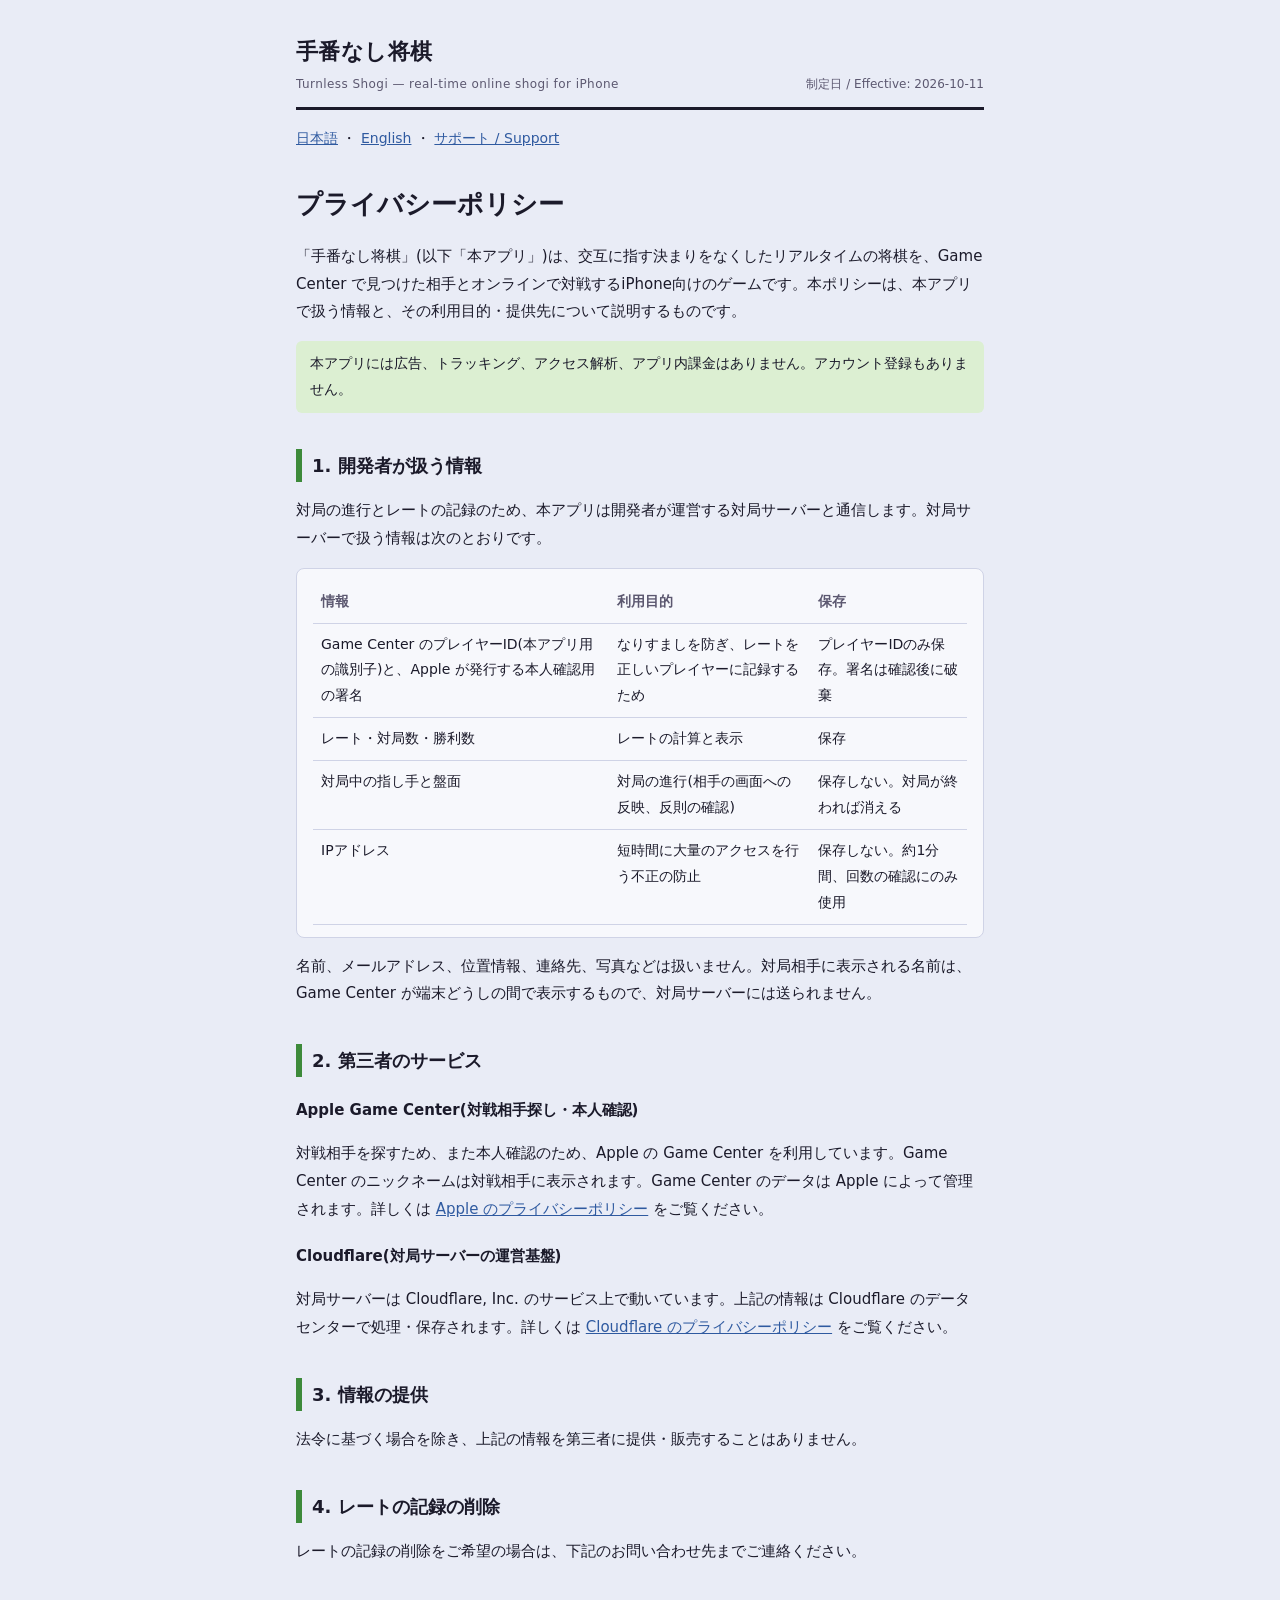
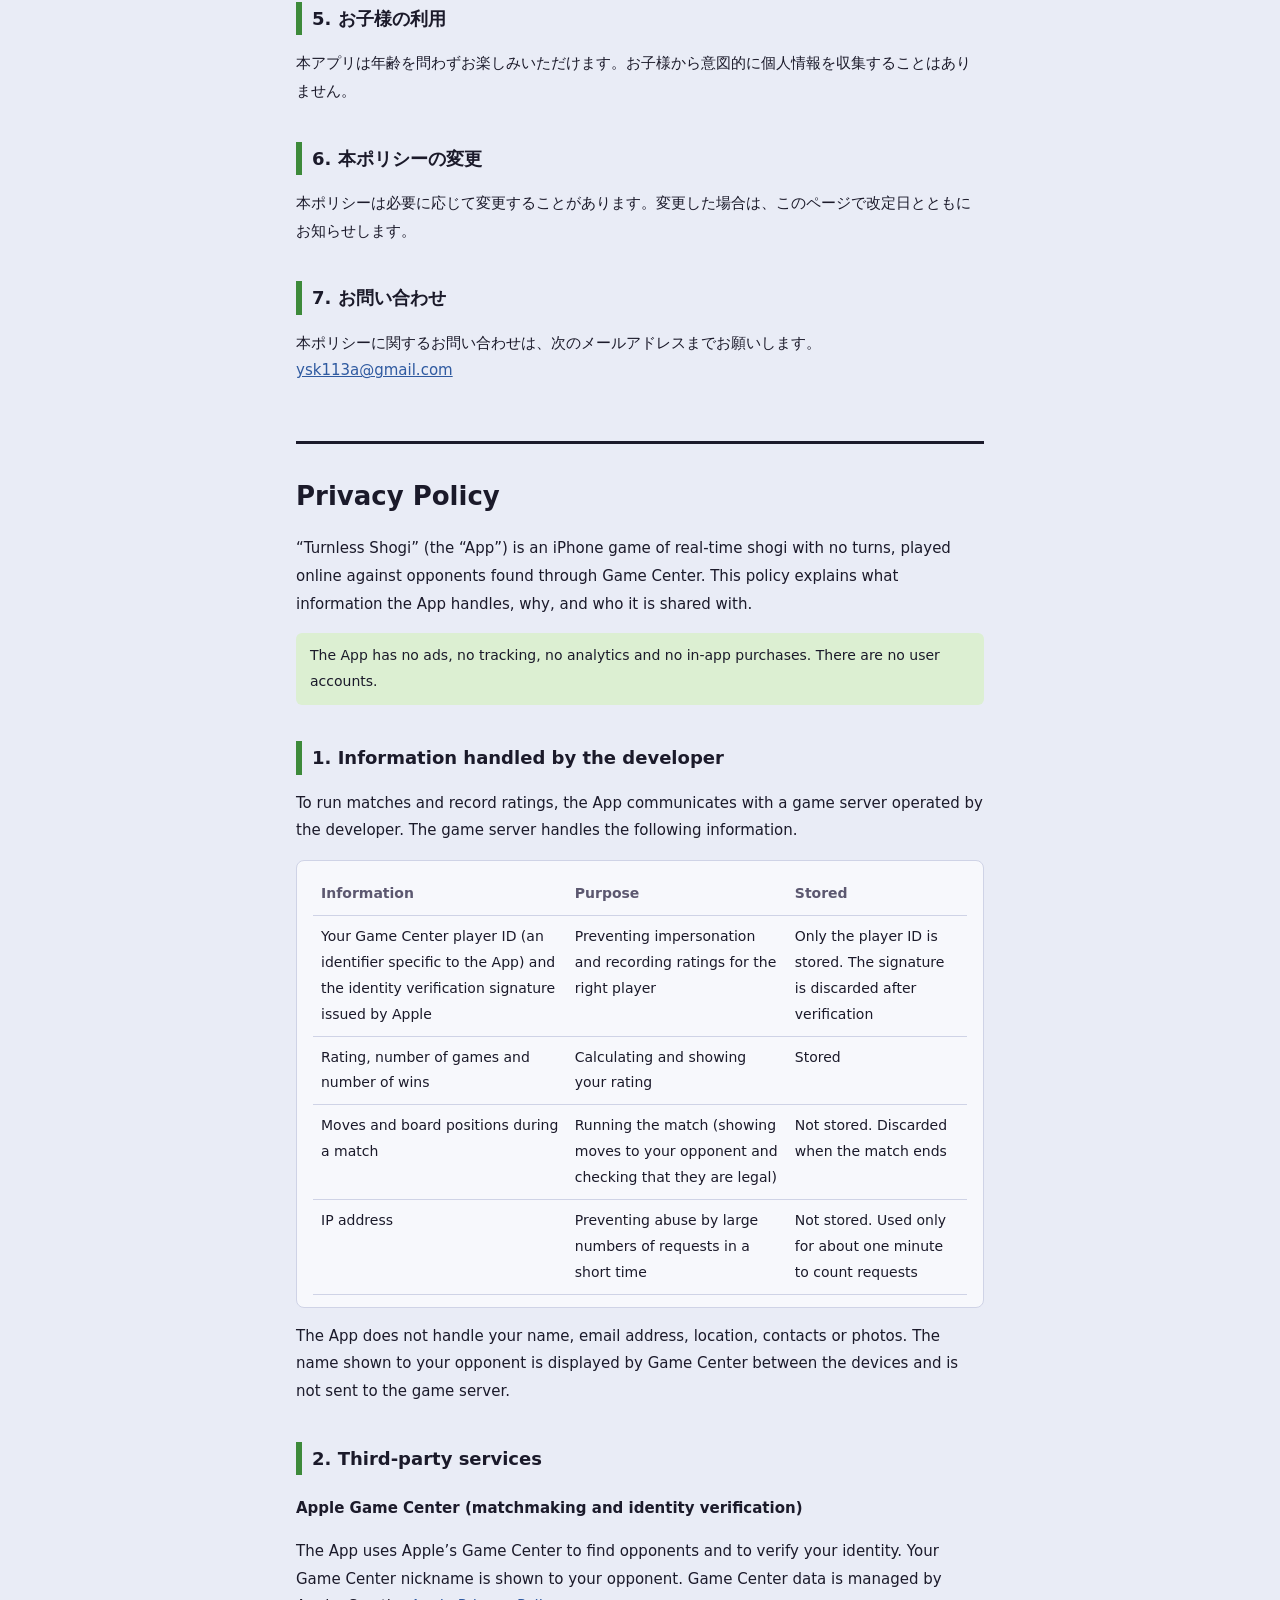
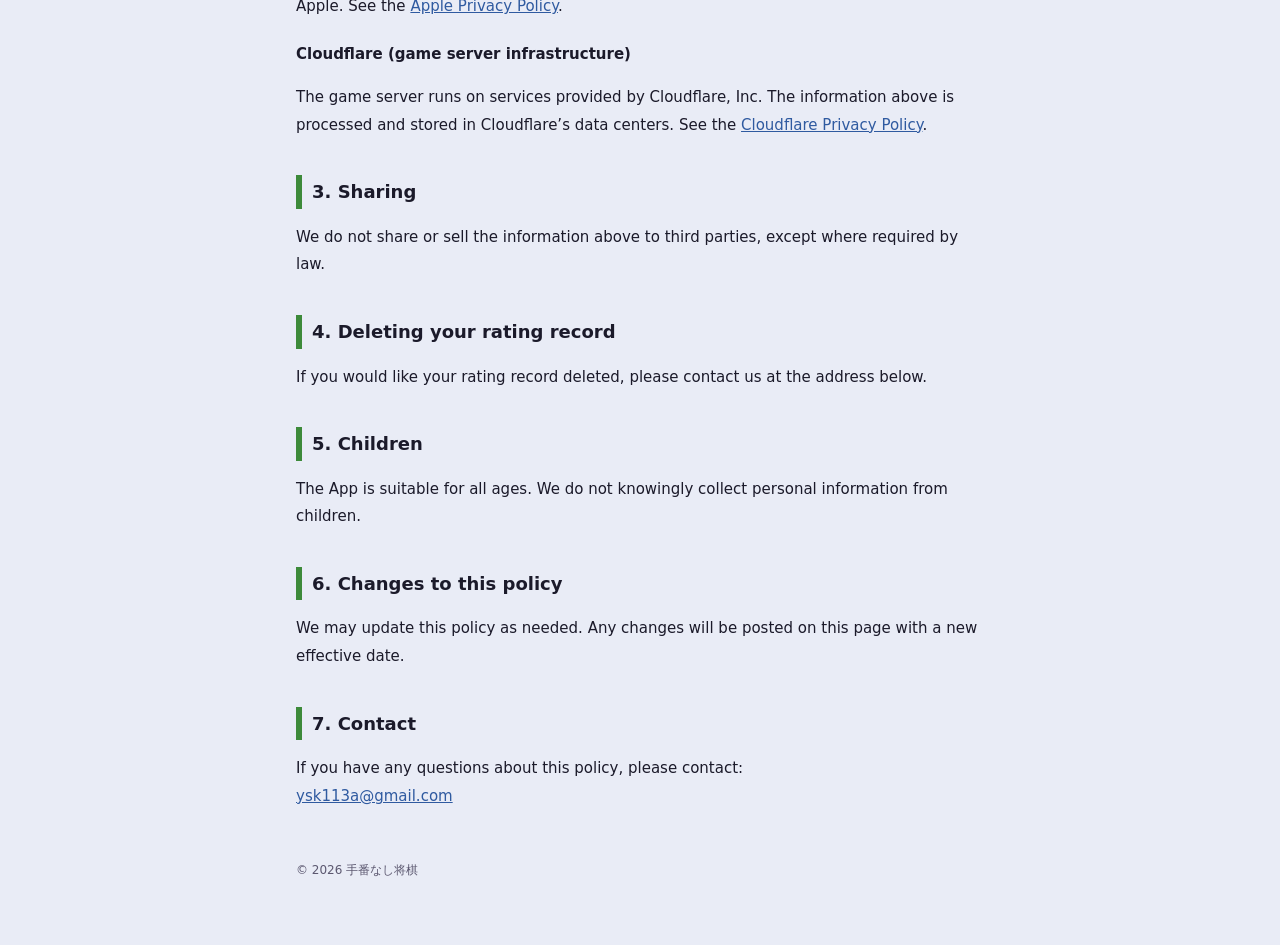
==== index.html @ 7171b7e3 "Add privacy policy and support pages for 手番なし将棋 Co-Authored-By: Claude Opus 5.5 <noreply@anthropic.c" ====
<!doctype html>
<html lang="ja">
<head>
<meta charset="utf-8">
<meta name="viewport" content="width=device-width, initial-scale=1">
<title>手番なし将棋 プライバシーポリシー / Privacy Policy</title>
<link rel="stylesheet" href="style.css">
</head>
<body>
<div class="page">

<header class="masthead">
  <div class="brand">手番なし将棋<small>Turnless Shogi — real-time online shogi for iPhone</small></div>
  <div class="meta">制定日 / Effective: 2026-10-11</div>
</header>
<p class="lang"><a href="#ja">日本語</a> ・ <a href="#en">English</a> ・ <a href="support.html">サポート / Support</a></p>

<section id="ja" lang="ja">
<h1>プライバシーポリシー</h1>
<p>「手番なし将棋」(以下「本アプリ」)は、交互に指す決まりをなくしたリアルタイムの将棋を、Game Center で見つけた相手とオンラインで対戦するiPhone向けのゲームです。本ポリシーは、本アプリで扱う情報と、その利用目的・提供先について説明するものです。</p>
<p class="callout">本アプリには広告、トラッキング、アクセス解析、アプリ内課金はありません。アカウント登録もありません。</p>

<h2>1. 開発者が扱う情報</h2>
<p>対局の進行とレートの記録のため、本アプリは開発者が運営する対局サーバーと通信します。対局サーバーで扱う情報は次のとおりです。</p>
<div class="card">
<table>
  <tr><th>情報</th><th>利用目的</th><th>保存</th></tr>
  <tr><td>Game Center のプレイヤーID(本アプリ用の識別子)と、Apple が発行する本人確認用の署名</td><td>なりすましを防ぎ、レートを正しいプレイヤーに記録するため</td><td>プレイヤーIDのみ保存。署名は確認後に破棄</td></tr>
  <tr><td>レート・対局数・勝利数</td><td>レートの計算と表示</td><td>保存</td></tr>
  <tr><td>対局中の指し手と盤面</td><td>対局の進行(相手の画面への反映、反則の確認)</td><td>保存しない。対局が終われば消える</td></tr>
  <tr><td>IPアドレス</td><td>短時間に大量のアクセスを行う不正の防止</td><td>保存しない。約1分間、回数の確認にのみ使用</td></tr>
</table>
</div>
<p>名前、メールアドレス、位置情報、連絡先、写真などは扱いません。対局相手に表示される名前は、Game Center が端末どうしの間で表示するもので、対局サーバーには送られません。</p>

<h2>2. 第三者のサービス</h2>
<h3>Apple Game Center(対戦相手探し・本人確認)</h3>
<p>対戦相手を探すため、また本人確認のため、Apple の Game Center を利用しています。Game Center のニックネームは対戦相手に表示されます。Game Center のデータは Apple によって管理されます。詳しくは <a href="https://www.apple.com/jp/legal/privacy/">Apple のプライバシーポリシー</a> をご覧ください。</p>
<h3>Cloudflare(対局サーバーの運営基盤)</h3>
<p>対局サーバーは Cloudflare, Inc. のサービス上で動いています。上記の情報は Cloudflare のデータセンターで処理・保存されます。詳しくは <a href="https://www.cloudflare.com/ja-jp/privacypolicy/">Cloudflare のプライバシーポリシー</a> をご覧ください。</p>

<h2>3. 情報の提供</h2>
<p>法令に基づく場合を除き、上記の情報を第三者に提供・販売することはありません。</p>

<h2>4. レートの記録の削除</h2>
<p>レートの記録の削除をご希望の場合は、下記のお問い合わせ先までご連絡ください。</p>

<h2>5. お子様の利用</h2>
<p>本アプリは年齢を問わずお楽しみいただけます。お子様から意図的に個人情報を収集することはありません。</p>

<h2>6. 本ポリシーの変更</h2>
<p>本ポリシーは必要に応じて変更することがあります。変更した場合は、このページで改定日とともにお知らせします。</p>

<h2>7. お問い合わせ</h2>
<p>本ポリシーに関するお問い合わせは、次のメールアドレスまでお願いします。<br><a href="mailto:ysk113a@gmail.com">ysk113a@gmail.com</a></p>
</section>

<hr class="sep">

<section id="en" lang="en">
<h1>Privacy Policy</h1>
<p>“Turnless Shogi” (the “App”) is an iPhone game of real-time shogi with no turns, played online against opponents found through Game Center. This policy explains what information the App handles, why, and who it is shared with.</p>
<p class="callout">The App has no ads, no tracking, no analytics and no in-app purchases. There are no user accounts.</p>

<h2>1. Information handled by the developer</h2>
<p>To run matches and record ratings, the App communicates with a game server operated by the developer. The game server handles the following information.</p>
<div class="card">
<table>
  <tr><th>Information</th><th>Purpose</th><th>Stored</th></tr>
  <tr><td>Your Game Center player ID (an identifier specific to the App) and the identity verification signature issued by Apple</td><td>Preventing impersonation and recording ratings for the right player</td><td>Only the player ID is stored. The signature is discarded after verification</td></tr>
  <tr><td>Rating, number of games and number of wins</td><td>Calculating and showing your rating</td><td>Stored</td></tr>
  <tr><td>Moves and board positions during a match</td><td>Running the match (showing moves to your opponent and checking that they are legal)</td><td>Not stored. Discarded when the match ends</td></tr>
  <tr><td>IP address</td><td>Preventing abuse by large numbers of requests in a short time</td><td>Not stored. Used only for about one minute to count requests</td></tr>
</table>
</div>
<p>The App does not handle your name, email address, location, contacts or photos. The name shown to your opponent is displayed by Game Center between the devices and is not sent to the game server.</p>

<h2>2. Third-party services</h2>
<h3>Apple Game Center (matchmaking and identity verification)</h3>
<p>The App uses Apple’s Game Center to find opponents and to verify your identity. Your Game Center nickname is shown to your opponent. Game Center data is managed by Apple. See the <a href="https://www.apple.com/legal/privacy/">Apple Privacy Policy</a>.</p>
<h3>Cloudflare (game server infrastructure)</h3>
<p>The game server runs on services provided by Cloudflare, Inc. The information above is processed and stored in Cloudflare’s data centers. See the <a href="https://www.cloudflare.com/privacypolicy/">Cloudflare Privacy Policy</a>.</p>

<h2>3. Sharing</h2>
<p>We do not share or sell the information above to third parties, except where required by law.</p>

<h2>4. Deleting your rating record</h2>
<p>If you would like your rating record deleted, please contact us at the address below.</p>

<h2>5. Children</h2>
<p>The App is suitable for all ages. We do not knowingly collect personal information from children.</p>

<h2>6. Changes to this policy</h2>
<p>We may update this policy as needed. Any changes will be posted on this page with a new effective date.</p>

<h2>7. Contact</h2>
<p>If you have any questions about this policy, please contact:<br><a href="mailto:ysk113a@gmail.com">ysk113a@gmail.com</a></p>
</section>

<footer>© 2026 手番なし将棋</footer>
</div>
</body>
</html>
---- style.css ----
:root { color-scheme: light dark; }
:root {
  --paper: #e9ecf6; --raised: #f7f8fc; --ink: #1b1a2a; --ink-soft: #5c5870;
  --line: #cfd3e6; --pond: #4a6aa4; --leaf: #3d8a3a; --leaf-soft: #dcefd2; --link: #2f5aa0;
}
@media (prefers-color-scheme: dark) {
  :root:not([data-theme="light"]) {
    --paper: #15141f; --raised: #1f1e2c; --ink: #e8e6f2; --ink-soft: #9a97ad;
    --line: #34324a; --pond: #7f9fd6; --leaf: #86c45a; --leaf-soft: #22301c; --link: #8fb0ea;
  }
}
:root[data-theme="dark"] {
  --paper: #15141f; --raised: #1f1e2c; --ink: #e8e6f2; --ink-soft: #9a97ad;
  --line: #34324a; --pond: #7f9fd6; --leaf: #86c45a; --leaf-soft: #22301c; --link: #8fb0ea;
}
* { box-sizing: border-box; }
body {
  margin: 0; background: var(--paper); color: var(--ink);
  font-family: "Hiragino Sans", "Noto Sans JP", system-ui, sans-serif; line-height: 1.85;
  -webkit-font-smoothing: antialiased;
}
.page { max-width: 720px; margin: 0 auto; padding: 32px 16px 64px; }
.masthead { display: flex; justify-content: space-between; align-items: flex-end; gap: 16px;
  border-bottom: 3px solid var(--ink); padding-bottom: 12px; flex-wrap: wrap; }
.brand { font-weight: 800; font-size: 22px; letter-spacing: .02em; }
.brand small { display: block; font-size: 12px; font-weight: 500; color: var(--ink-soft); }
.meta { font-size: 12px; color: var(--ink-soft); text-align: right; }
.lang { margin: 16px 0 0; font-size: 14px; }
.lang a { color: var(--link); }
h1 { font-size: 26px; margin: 28px 0 8px; }
h2 { font-size: 18px; margin: 36px 0 8px; padding-left: 10px; border-left: 6px solid var(--leaf); }
h3 { font-size: 15px; margin: 20px 0 4px; }
p, li { font-size: 15px; }
a { color: var(--link); }
.card { background: var(--raised); border: 1px solid var(--line); border-radius: 8px; padding: 4px 16px; }
table { width: 100%; border-collapse: collapse; font-size: 14px; margin: 8px 0; }
th, td { text-align: left; padding: 8px; border-bottom: 1px solid var(--line); vertical-align: top; }
th { color: var(--ink-soft); font-weight: 600; }
.callout { background: var(--leaf-soft); border-radius: 6px; padding: 10px 14px; font-size: 14px; }
.sep { margin: 56px 0 0; border: 0; border-top: 3px solid var(--ink); }
footer { margin-top: 48px; font-size: 12px; color: var(--ink-soft); }
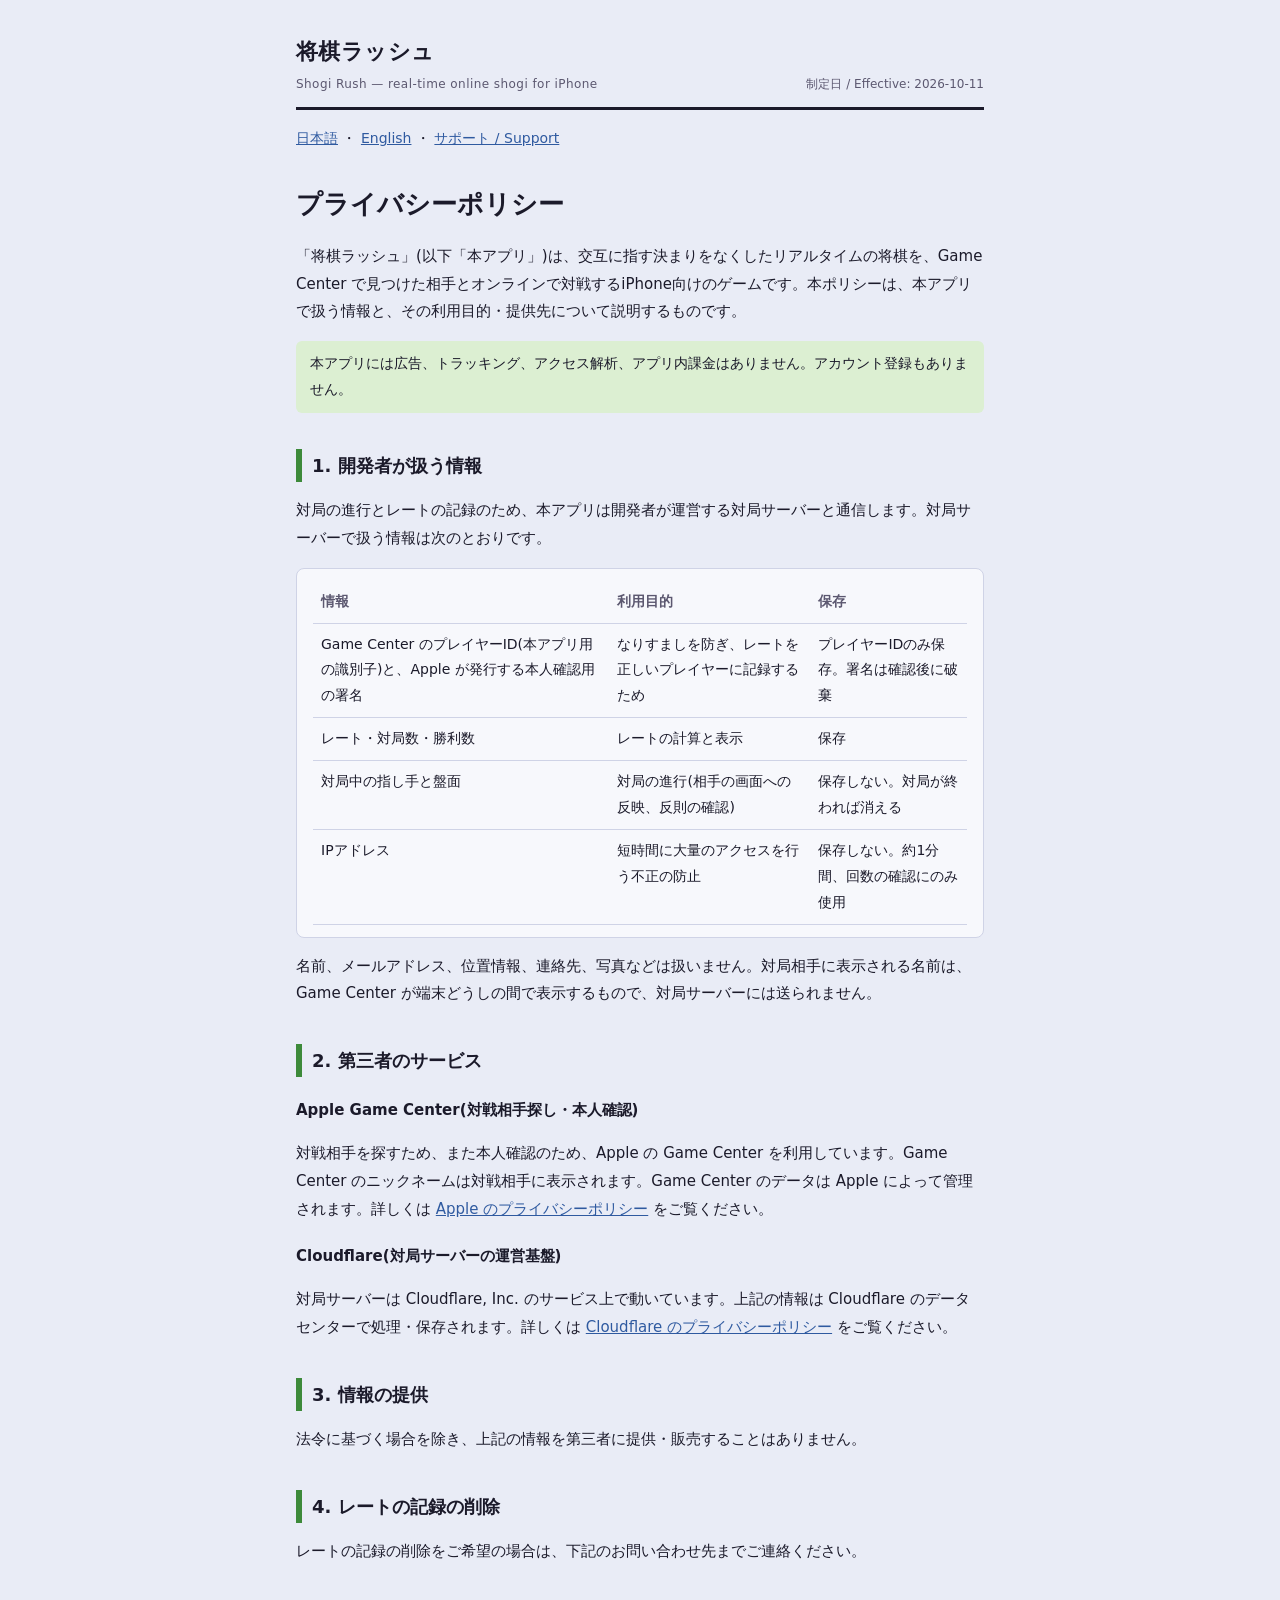
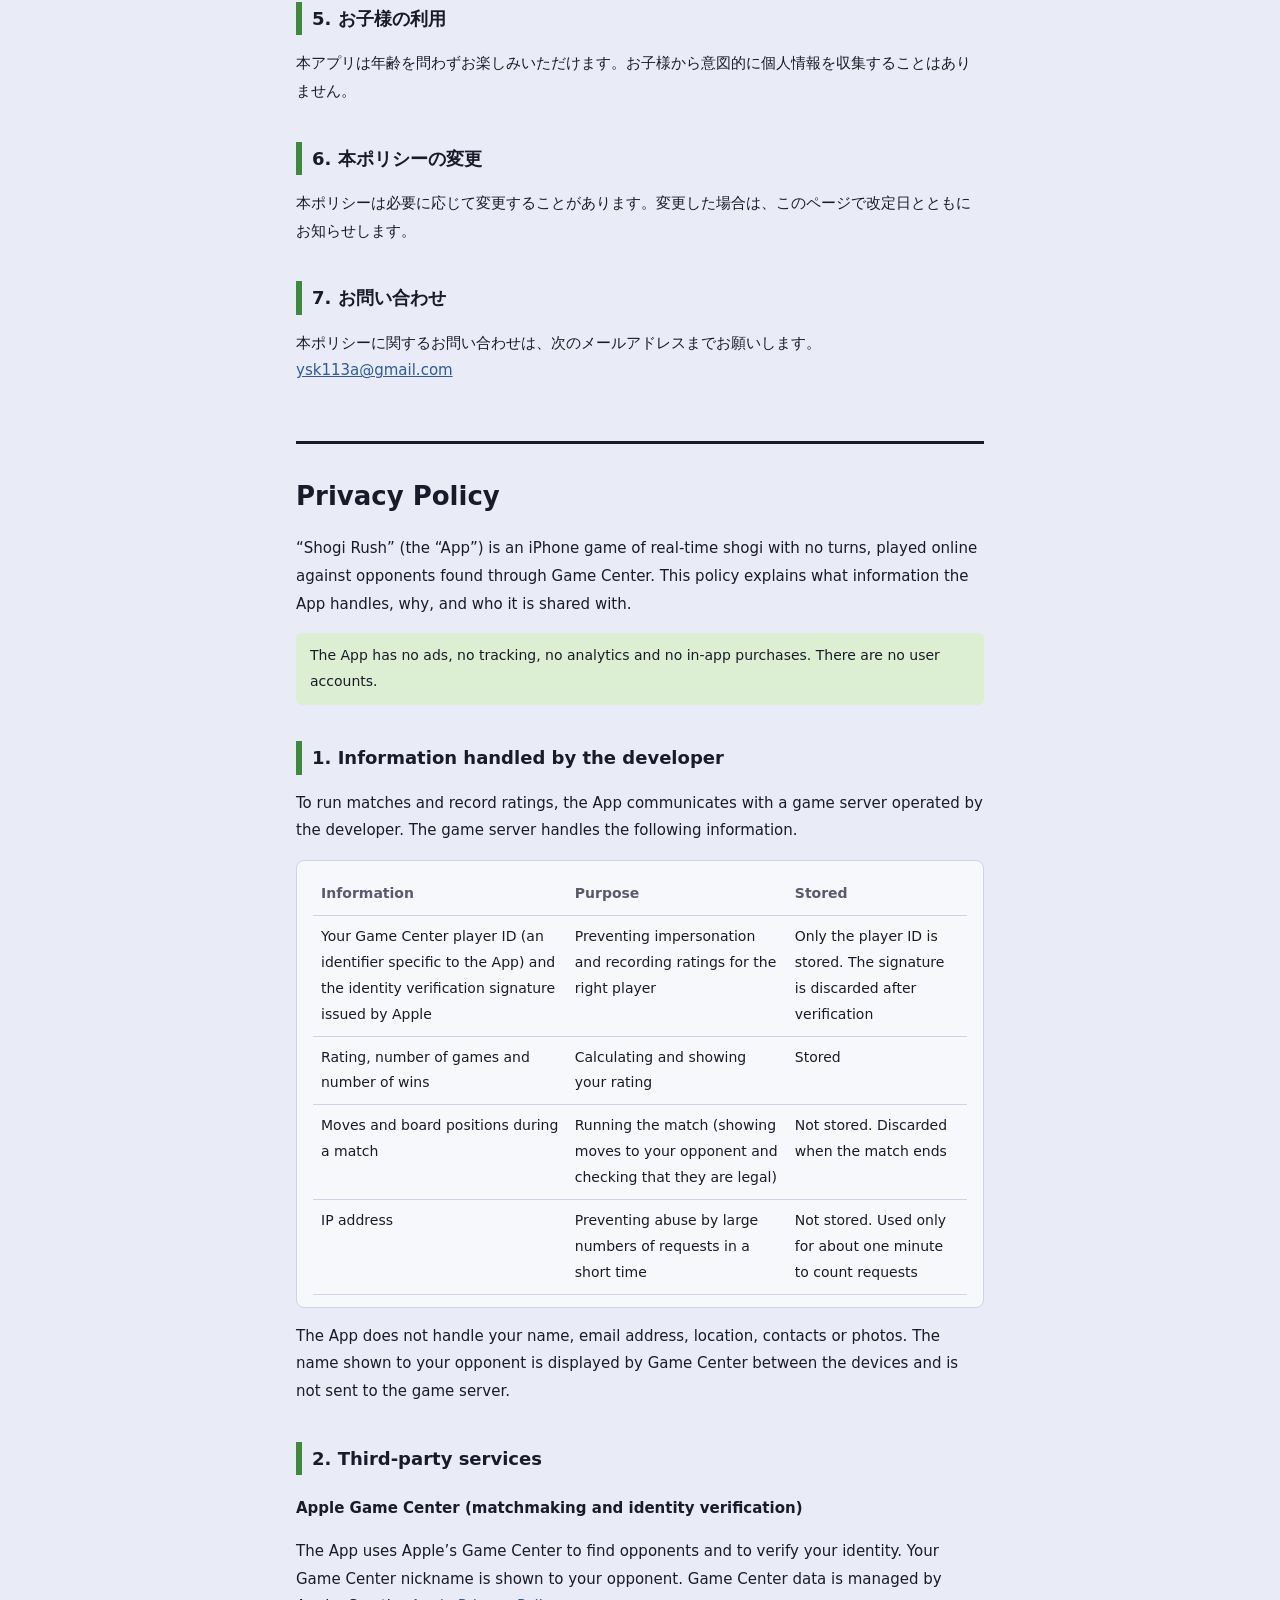
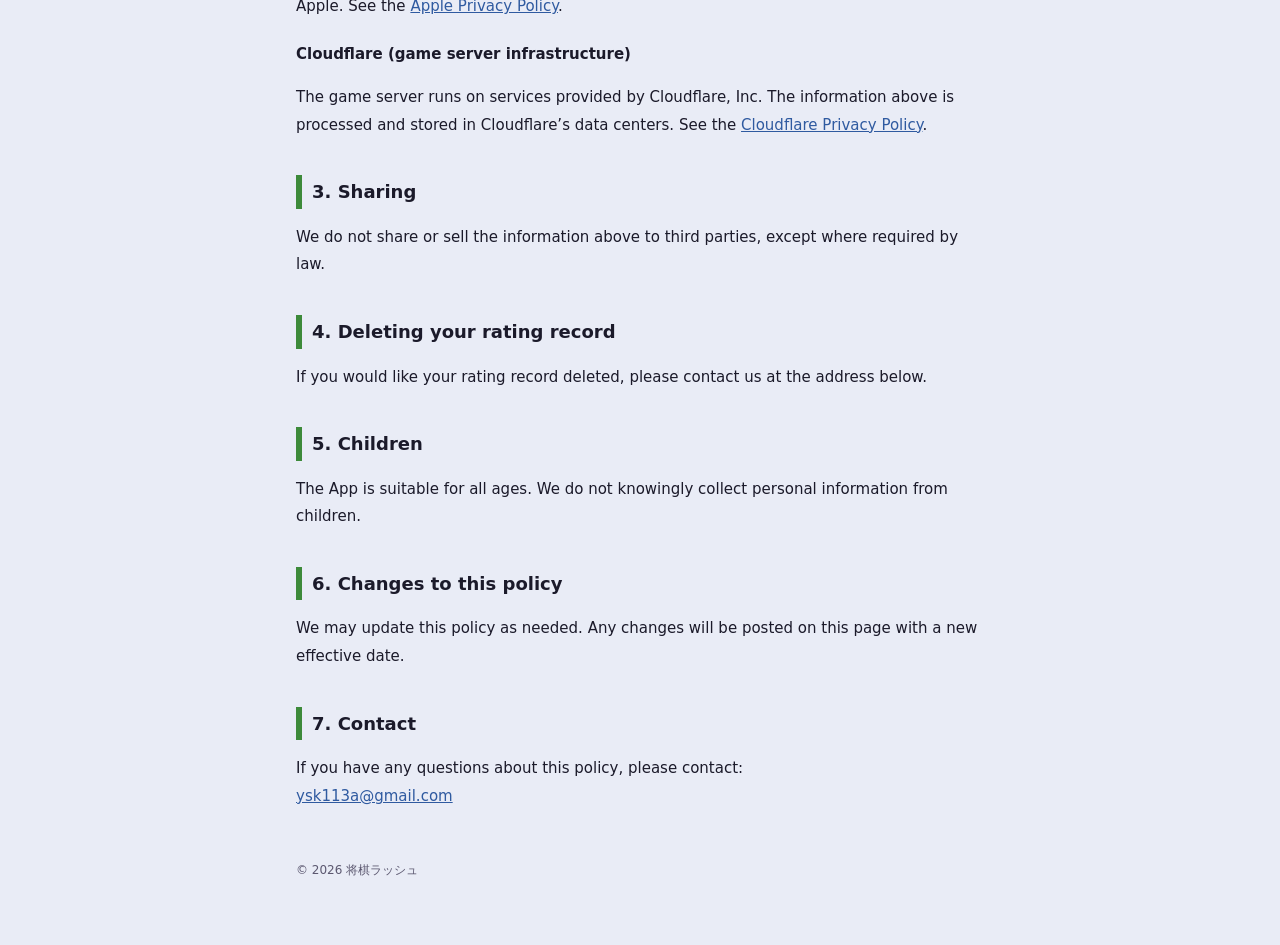
==== commit 75228199: "Rename app to 将棋ラッシュ / Shogi Rush Co-Authored-By: Claude Opus 5.5 <noreply@anthropic.com>" ====
--- a/index.html
+++ b/index.html
@@ -3,21 +3,21 @@
 <head>
 <meta charset="utf-8">
 <meta name="viewport" content="width=device-width, initial-scale=1">
-<title>手番なし将棋 プライバシーポリシー / Privacy Policy</title>
+<title>将棋ラッシュ プライバシーポリシー / Privacy Policy</title>
 <link rel="stylesheet" href="style.css">
 </head>
 <body>
 <div class="page">
 
 <header class="masthead">
-  <div class="brand">手番なし将棋<small>Turnless Shogi — real-time online shogi for iPhone</small></div>
+  <div class="brand">将棋ラッシュ<small>Shogi Rush — real-time online shogi for iPhone</small></div>
   <div class="meta">制定日 / Effective: 2026-10-11</div>
 </header>
 <p class="lang"><a href="#ja">日本語</a> ・ <a href="#en">English</a> ・ <a href="support.html">サポート / Support</a></p>
 
 <section id="ja" lang="ja">
 <h1>プライバシーポリシー</h1>
-<p>「手番なし将棋」(以下「本アプリ」)は、交互に指す決まりをなくしたリアルタイムの将棋を、Game Center で見つけた相手とオンラインで対戦するiPhone向けのゲームです。本ポリシーは、本アプリで扱う情報と、その利用目的・提供先について説明するものです。</p>
+<p>「将棋ラッシュ」(以下「本アプリ」)は、交互に指す決まりをなくしたリアルタイムの将棋を、Game Center で見つけた相手とオンラインで対戦するiPhone向けのゲームです。本ポリシーは、本アプリで扱う情報と、その利用目的・提供先について説明するものです。</p>
 <p class="callout">本アプリには広告、トラッキング、アクセス解析、アプリ内課金はありません。アカウント登録もありません。</p>
 
 <h2>1. 開発者が扱う情報</h2>
@@ -59,7 +59,7 @@
 
 <section id="en" lang="en">
 <h1>Privacy Policy</h1>
-<p>“Turnless Shogi” (the “App”) is an iPhone game of real-time shogi with no turns, played online against opponents found through Game Center. This policy explains what information the App handles, why, and who it is shared with.</p>
+<p>“Shogi Rush” (the “App”) is an iPhone game of real-time shogi with no turns, played online against opponents found through Game Center. This policy explains what information the App handles, why, and who it is shared with.</p>
 <p class="callout">The App has no ads, no tracking, no analytics and no in-app purchases. There are no user accounts.</p>
 
 <h2>1. Information handled by the developer</h2>
@@ -97,7 +97,7 @@
 <p>If you have any questions about this policy, please contact:<br><a href="mailto:ysk113a@gmail.com">ysk113a@gmail.com</a></p>
 </section>
 
-<footer>© 2026 手番なし将棋</footer>
+<footer>© 2026 将棋ラッシュ</footer>
 </div>
 </body>
 </html>
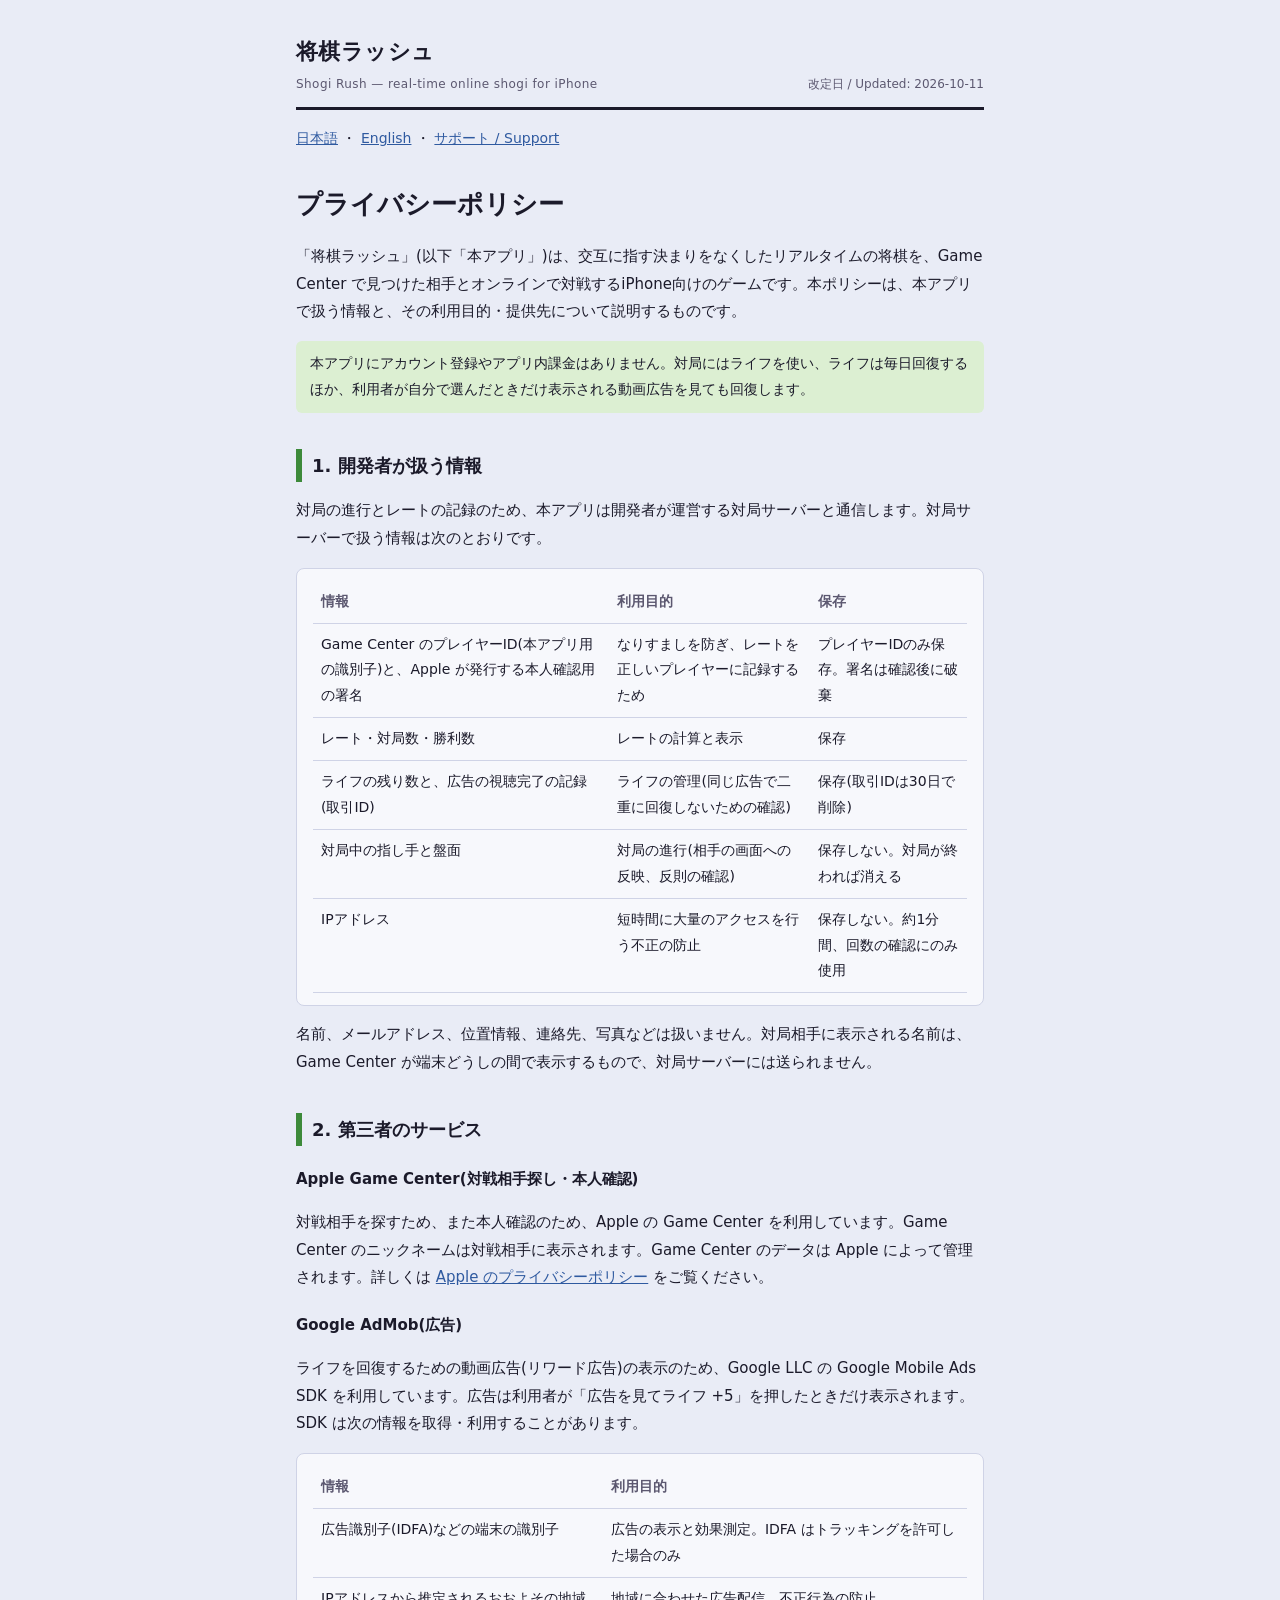
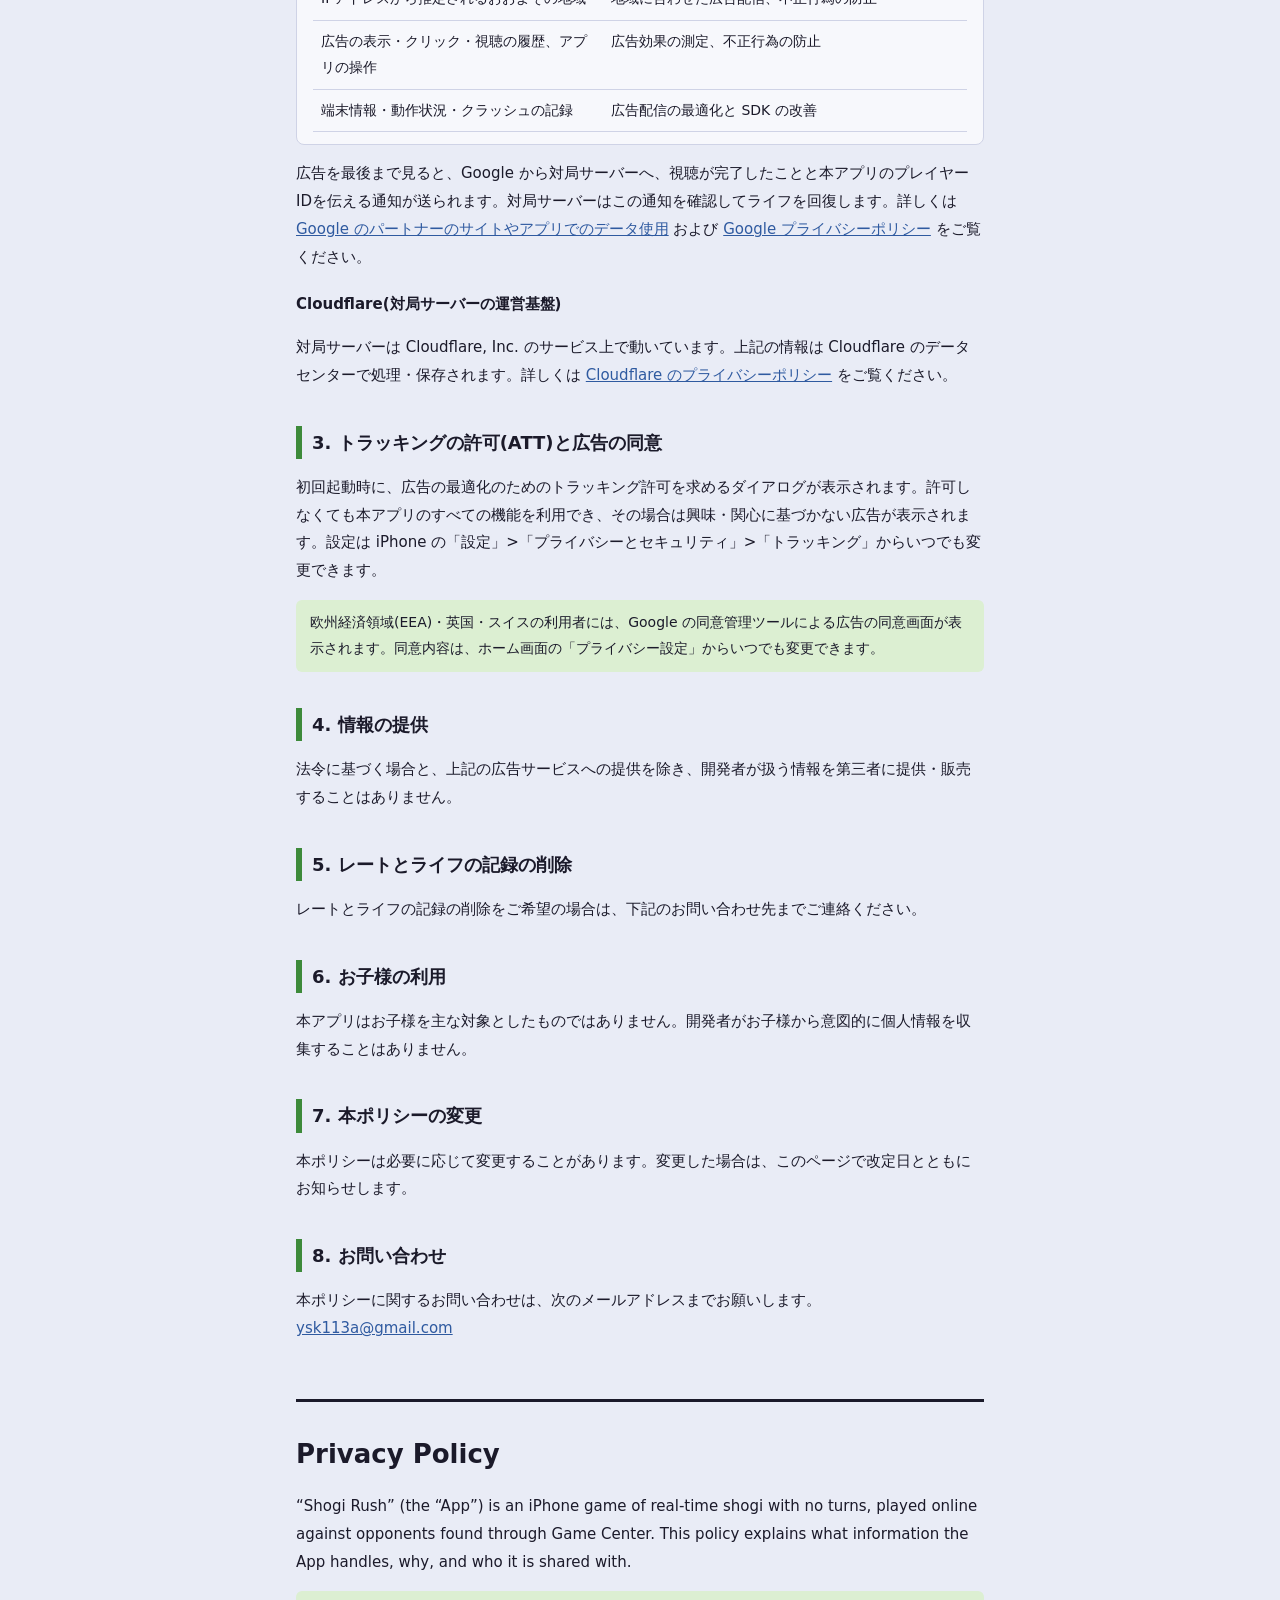
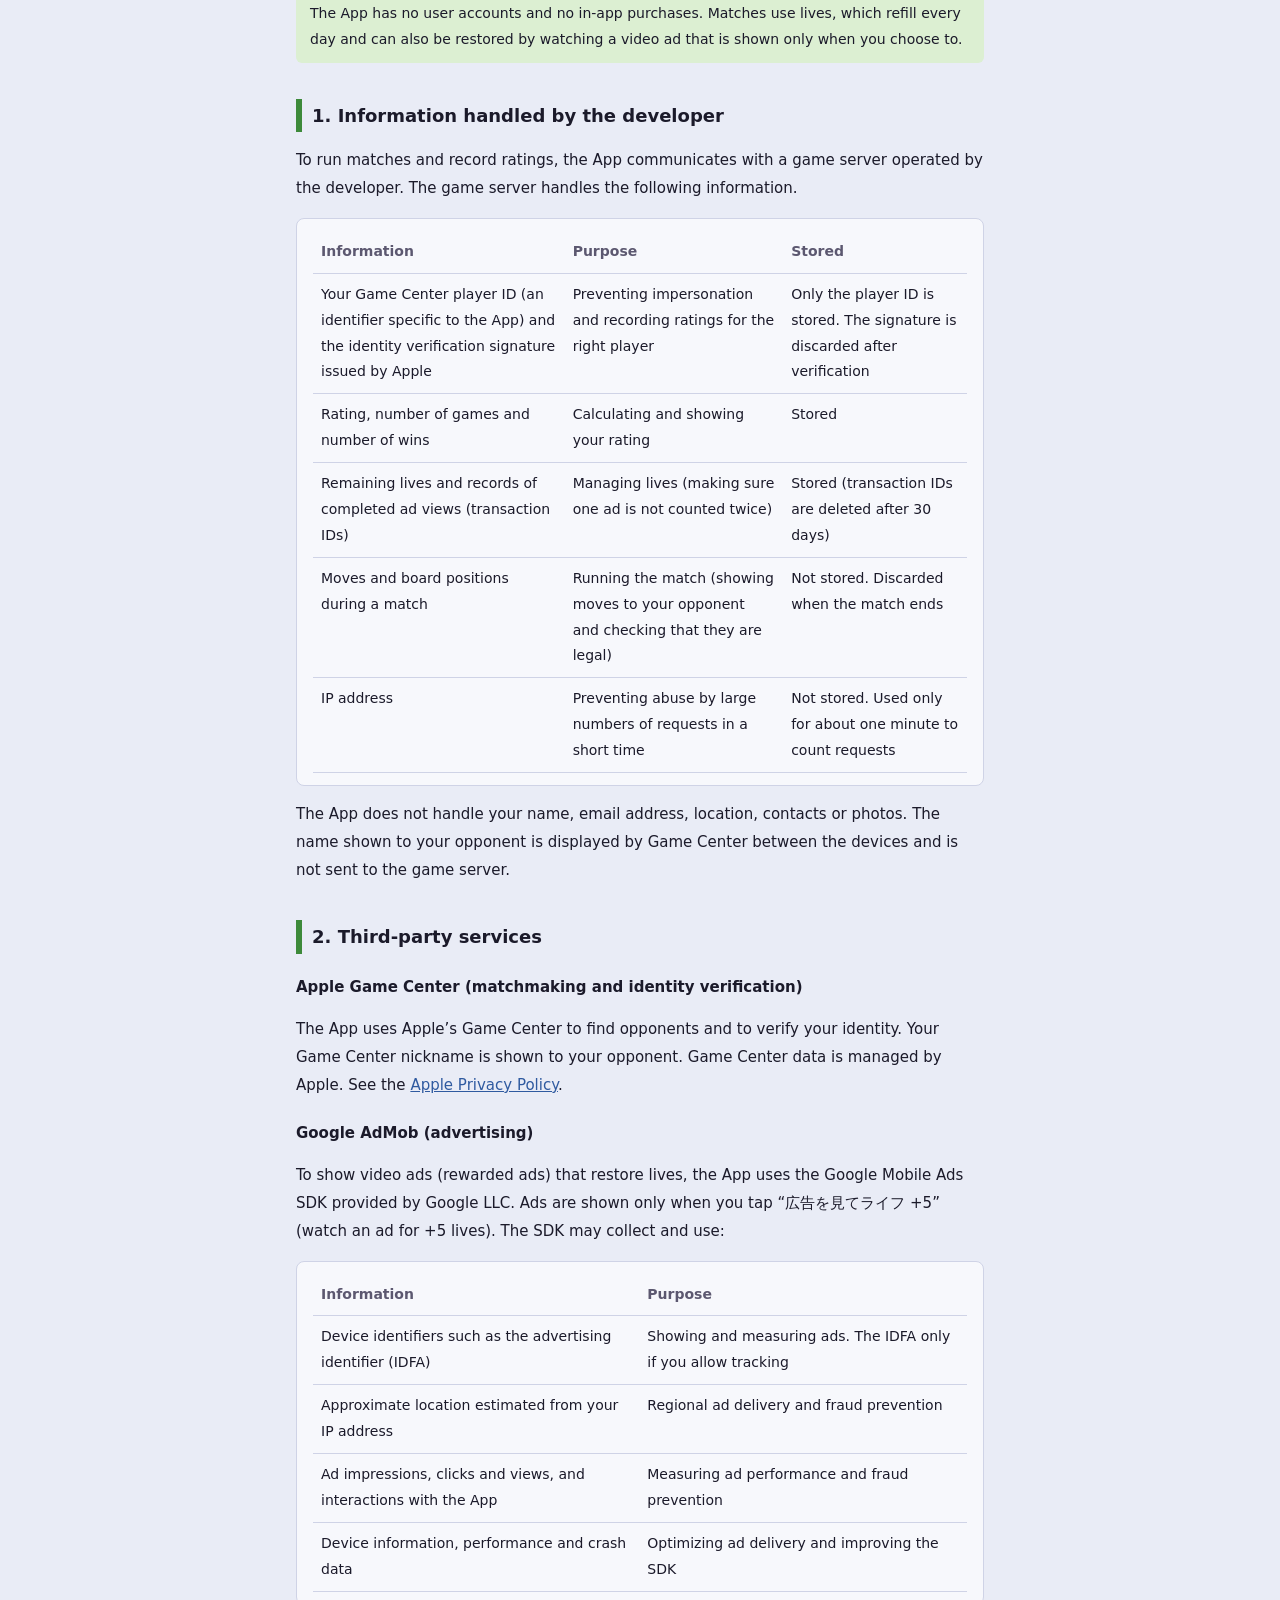
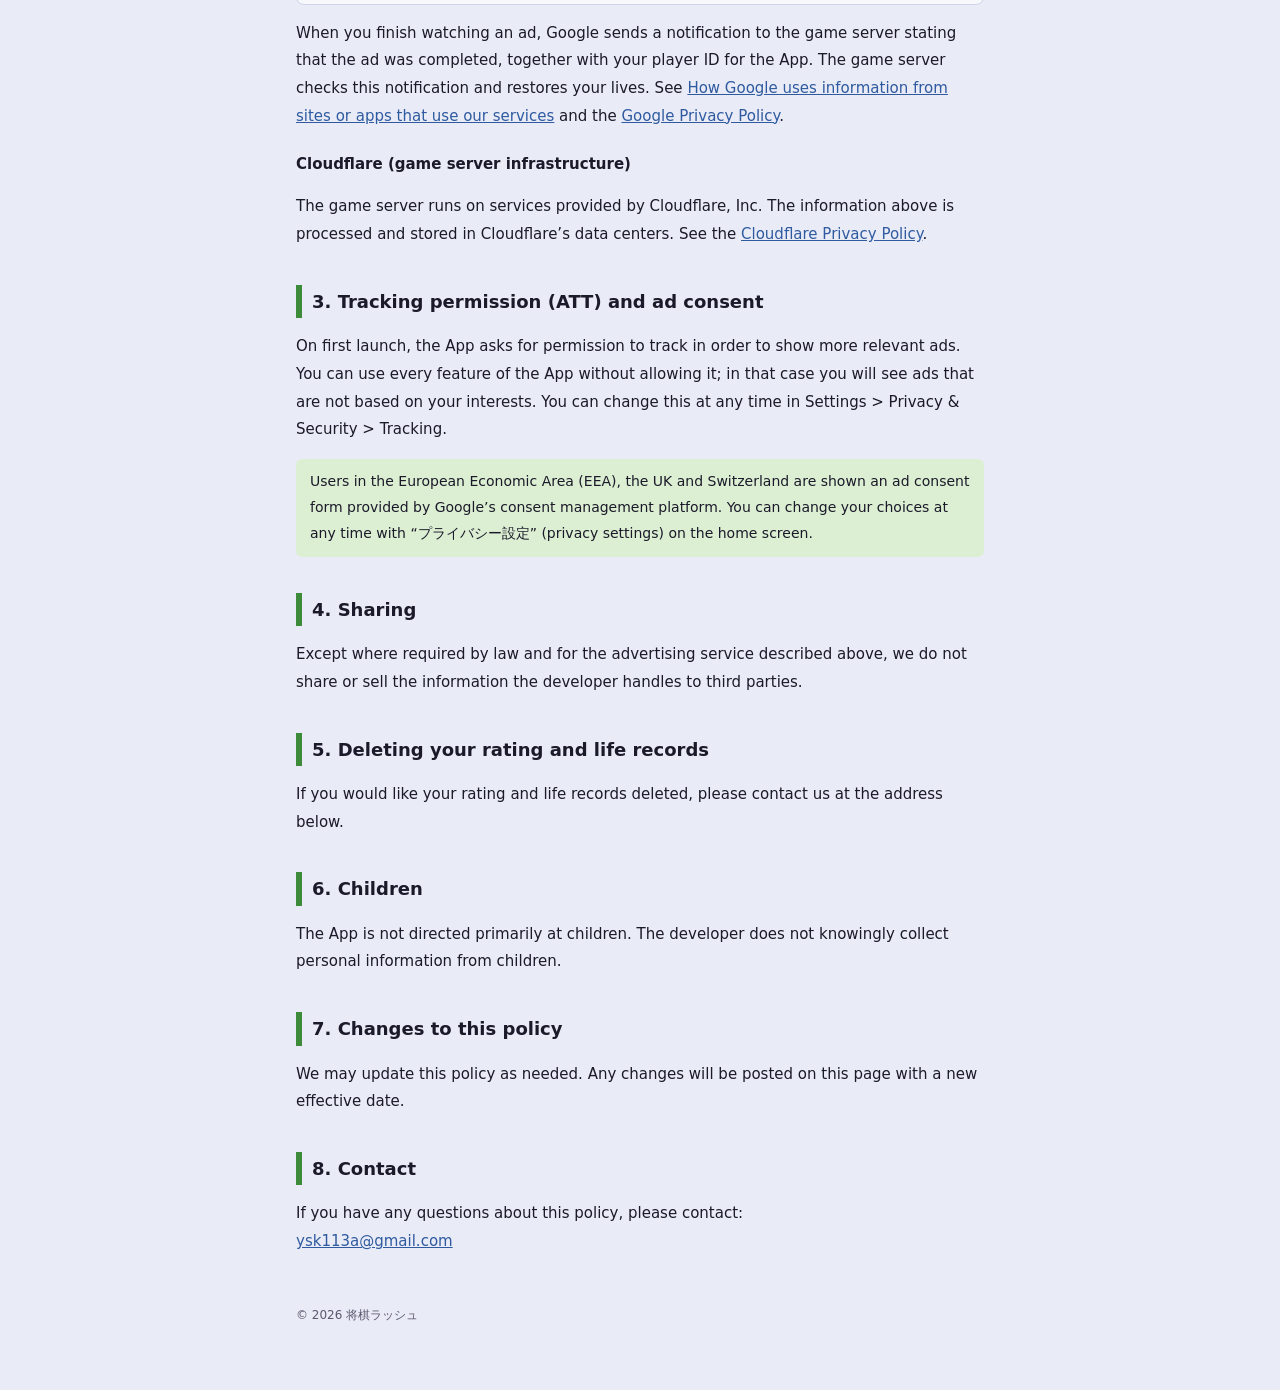
==== commit c7fbb782: "Add AdMob, lives and ATT to privacy policy and support Co-Authored-By: Claude Opus 5.5 <noreply@anth" ====
--- a/index.html
+++ b/index.html
@@ -11,14 +11,14 @@
 
 <header class="masthead">
   <div class="brand">将棋ラッシュ<small>Shogi Rush — real-time online shogi for iPhone</small></div>
-  <div class="meta">制定日 / Effective: 2026-10-11</div>
+  <div class="meta">改定日 / Updated: 2026-10-11</div>
 </header>
 <p class="lang"><a href="#ja">日本語</a> ・ <a href="#en">English</a> ・ <a href="support.html">サポート / Support</a></p>
 
 <section id="ja" lang="ja">
 <h1>プライバシーポリシー</h1>
 <p>「将棋ラッシュ」(以下「本アプリ」)は、交互に指す決まりをなくしたリアルタイムの将棋を、Game Center で見つけた相手とオンラインで対戦するiPhone向けのゲームです。本ポリシーは、本アプリで扱う情報と、その利用目的・提供先について説明するものです。</p>
-<p class="callout">本アプリには広告、トラッキング、アクセス解析、アプリ内課金はありません。アカウント登録もありません。</p>
+<p class="callout">本アプリにアカウント登録やアプリ内課金はありません。対局にはライフを使い、ライフは毎日回復するほか、利用者が自分で選んだときだけ表示される動画広告を見ても回復します。</p>
 
 <h2>1. 開発者が扱う情報</h2>
 <p>対局の進行とレートの記録のため、本アプリは開発者が運営する対局サーバーと通信します。対局サーバーで扱う情報は次のとおりです。</p>
@@ -27,6 +27,7 @@
   <tr><th>情報</th><th>利用目的</th><th>保存</th></tr>
   <tr><td>Game Center のプレイヤーID(本アプリ用の識別子)と、Apple が発行する本人確認用の署名</td><td>なりすましを防ぎ、レートを正しいプレイヤーに記録するため</td><td>プレイヤーIDのみ保存。署名は確認後に破棄</td></tr>
   <tr><td>レート・対局数・勝利数</td><td>レートの計算と表示</td><td>保存</td></tr>
+  <tr><td>ライフの残り数と、広告の視聴完了の記録(取引ID)</td><td>ライフの管理(同じ広告で二重に回復しないための確認)</td><td>保存(取引IDは30日で削除)</td></tr>
   <tr><td>対局中の指し手と盤面</td><td>対局の進行(相手の画面への反映、反則の確認)</td><td>保存しない。対局が終われば消える</td></tr>
   <tr><td>IPアドレス</td><td>短時間に大量のアクセスを行う不正の防止</td><td>保存しない。約1分間、回数の確認にのみ使用</td></tr>
 </table>
@@ -36,22 +37,38 @@
 <h2>2. 第三者のサービス</h2>
 <h3>Apple Game Center(対戦相手探し・本人確認)</h3>
 <p>対戦相手を探すため、また本人確認のため、Apple の Game Center を利用しています。Game Center のニックネームは対戦相手に表示されます。Game Center のデータは Apple によって管理されます。詳しくは <a href="https://www.apple.com/jp/legal/privacy/">Apple のプライバシーポリシー</a> をご覧ください。</p>
+<h3>Google AdMob(広告)</h3>
+<p>ライフを回復するための動画広告(リワード広告)の表示のため、Google LLC の Google Mobile Ads SDK を利用しています。広告は利用者が「広告を見てライフ +5」を押したときだけ表示されます。SDK は次の情報を取得・利用することがあります。</p>
+<div class="card">
+<table>
+  <tr><th>情報</th><th>利用目的</th></tr>
+  <tr><td>広告識別子(IDFA)などの端末の識別子</td><td>広告の表示と効果測定。IDFA はトラッキングを許可した場合のみ</td></tr>
+  <tr><td>IPアドレスから推定されるおおよその地域</td><td>地域に合わせた広告配信、不正行為の防止</td></tr>
+  <tr><td>広告の表示・クリック・視聴の履歴、アプリの操作</td><td>広告効果の測定、不正行為の防止</td></tr>
+  <tr><td>端末情報・動作状況・クラッシュの記録</td><td>広告配信の最適化と SDK の改善</td></tr>
+</table>
+</div>
+<p>広告を最後まで見ると、Google から対局サーバーへ、視聴が完了したことと本アプリのプレイヤーIDを伝える通知が送られます。対局サーバーはこの通知を確認してライフを回復します。詳しくは <a href="https://policies.google.com/technologies/partner-sites?hl=ja">Google のパートナーのサイトやアプリでのデータ使用</a> および <a href="https://policies.google.com/privacy?hl=ja">Google プライバシーポリシー</a> をご覧ください。</p>
 <h3>Cloudflare(対局サーバーの運営基盤)</h3>
 <p>対局サーバーは Cloudflare, Inc. のサービス上で動いています。上記の情報は Cloudflare のデータセンターで処理・保存されます。詳しくは <a href="https://www.cloudflare.com/ja-jp/privacypolicy/">Cloudflare のプライバシーポリシー</a> をご覧ください。</p>
 
-<h2>3. 情報の提供</h2>
-<p>法令に基づく場合を除き、上記の情報を第三者に提供・販売することはありません。</p>
+<h2>3. トラッキングの許可(ATT)と広告の同意</h2>
+<p>初回起動時に、広告の最適化のためのトラッキング許可を求めるダイアログが表示されます。許可しなくても本アプリのすべての機能を利用でき、その場合は興味・関心に基づかない広告が表示されます。設定は iPhone の「設定」>「プライバシーとセキュリティ」>「トラッキング」からいつでも変更できます。</p>
+<p class="callout">欧州経済領域(EEA)・英国・スイスの利用者には、Google の同意管理ツールによる広告の同意画面が表示されます。同意内容は、ホーム画面の「プライバシー設定」からいつでも変更できます。</p>
 
-<h2>4. レートの記録の削除</h2>
-<p>レートの記録の削除をご希望の場合は、下記のお問い合わせ先までご連絡ください。</p>
+<h2>4. 情報の提供</h2>
+<p>法令に基づく場合と、上記の広告サービスへの提供を除き、開発者が扱う情報を第三者に提供・販売することはありません。</p>
 
-<h2>5. お子様の利用</h2>
-<p>本アプリは年齢を問わずお楽しみいただけます。お子様から意図的に個人情報を収集することはありません。</p>
+<h2>5. レートとライフの記録の削除</h2>
+<p>レートとライフの記録の削除をご希望の場合は、下記のお問い合わせ先までご連絡ください。</p>
 
-<h2>6. 本ポリシーの変更</h2>
+<h2>6. お子様の利用</h2>
+<p>本アプリはお子様を主な対象としたものではありません。開発者がお子様から意図的に個人情報を収集することはありません。</p>
+
+<h2>7. 本ポリシーの変更</h2>
 <p>本ポリシーは必要に応じて変更することがあります。変更した場合は、このページで改定日とともにお知らせします。</p>
 
-<h2>7. お問い合わせ</h2>
+<h2>8. お問い合わせ</h2>
 <p>本ポリシーに関するお問い合わせは、次のメールアドレスまでお願いします。<br><a href="mailto:ysk113a@gmail.com">ysk113a@gmail.com</a></p>
 </section>
 
@@ -60,7 +77,7 @@
 <section id="en" lang="en">
 <h1>Privacy Policy</h1>
 <p>“Shogi Rush” (the “App”) is an iPhone game of real-time shogi with no turns, played online against opponents found through Game Center. This policy explains what information the App handles, why, and who it is shared with.</p>
-<p class="callout">The App has no ads, no tracking, no analytics and no in-app purchases. There are no user accounts.</p>
+<p class="callout">The App has no user accounts and no in-app purchases. Matches use lives, which refill every day and can also be restored by watching a video ad that is shown only when you choose to.</p>
 
 <h2>1. Information handled by the developer</h2>
 <p>To run matches and record ratings, the App communicates with a game server operated by the developer. The game server handles the following information.</p>
@@ -69,6 +86,7 @@
   <tr><th>Information</th><th>Purpose</th><th>Stored</th></tr>
   <tr><td>Your Game Center player ID (an identifier specific to the App) and the identity verification signature issued by Apple</td><td>Preventing impersonation and recording ratings for the right player</td><td>Only the player ID is stored. The signature is discarded after verification</td></tr>
   <tr><td>Rating, number of games and number of wins</td><td>Calculating and showing your rating</td><td>Stored</td></tr>
+  <tr><td>Remaining lives and records of completed ad views (transaction IDs)</td><td>Managing lives (making sure one ad is not counted twice)</td><td>Stored (transaction IDs are deleted after 30 days)</td></tr>
   <tr><td>Moves and board positions during a match</td><td>Running the match (showing moves to your opponent and checking that they are legal)</td><td>Not stored. Discarded when the match ends</td></tr>
   <tr><td>IP address</td><td>Preventing abuse by large numbers of requests in a short time</td><td>Not stored. Used only for about one minute to count requests</td></tr>
 </table>
@@ -78,22 +96,38 @@
 <h2>2. Third-party services</h2>
 <h3>Apple Game Center (matchmaking and identity verification)</h3>
 <p>The App uses Apple’s Game Center to find opponents and to verify your identity. Your Game Center nickname is shown to your opponent. Game Center data is managed by Apple. See the <a href="https://www.apple.com/legal/privacy/">Apple Privacy Policy</a>.</p>
+<h3>Google AdMob (advertising)</h3>
+<p>To show video ads (rewarded ads) that restore lives, the App uses the Google Mobile Ads SDK provided by Google LLC. Ads are shown only when you tap “広告を見てライフ +5” (watch an ad for +5 lives). The SDK may collect and use:</p>
+<div class="card">
+<table>
+  <tr><th>Information</th><th>Purpose</th></tr>
+  <tr><td>Device identifiers such as the advertising identifier (IDFA)</td><td>Showing and measuring ads. The IDFA only if you allow tracking</td></tr>
+  <tr><td>Approximate location estimated from your IP address</td><td>Regional ad delivery and fraud prevention</td></tr>
+  <tr><td>Ad impressions, clicks and views, and interactions with the App</td><td>Measuring ad performance and fraud prevention</td></tr>
+  <tr><td>Device information, performance and crash data</td><td>Optimizing ad delivery and improving the SDK</td></tr>
+</table>
+</div>
+<p>When you finish watching an ad, Google sends a notification to the game server stating that the ad was completed, together with your player ID for the App. The game server checks this notification and restores your lives. See <a href="https://policies.google.com/technologies/partner-sites">How Google uses information from sites or apps that use our services</a> and the <a href="https://policies.google.com/privacy">Google Privacy Policy</a>.</p>
 <h3>Cloudflare (game server infrastructure)</h3>
 <p>The game server runs on services provided by Cloudflare, Inc. The information above is processed and stored in Cloudflare’s data centers. See the <a href="https://www.cloudflare.com/privacypolicy/">Cloudflare Privacy Policy</a>.</p>
 
-<h2>3. Sharing</h2>
-<p>We do not share or sell the information above to third parties, except where required by law.</p>
+<h2>3. Tracking permission (ATT) and ad consent</h2>
+<p>On first launch, the App asks for permission to track in order to show more relevant ads. You can use every feature of the App without allowing it; in that case you will see ads that are not based on your interests. You can change this at any time in Settings &gt; Privacy &amp; Security &gt; Tracking.</p>
+<p class="callout">Users in the European Economic Area (EEA), the UK and Switzerland are shown an ad consent form provided by Google’s consent management platform. You can change your choices at any time with “プライバシー設定” (privacy settings) on the home screen.</p>
 
-<h2>4. Deleting your rating record</h2>
-<p>If you would like your rating record deleted, please contact us at the address below.</p>
+<h2>4. Sharing</h2>
+<p>Except where required by law and for the advertising service described above, we do not share or sell the information the developer handles to third parties.</p>
 
-<h2>5. Children</h2>
-<p>The App is suitable for all ages. We do not knowingly collect personal information from children.</p>
+<h2>5. Deleting your rating and life records</h2>
+<p>If you would like your rating and life records deleted, please contact us at the address below.</p>
 
-<h2>6. Changes to this policy</h2>
+<h2>6. Children</h2>
+<p>The App is not directed primarily at children. The developer does not knowingly collect personal information from children.</p>
+
+<h2>7. Changes to this policy</h2>
 <p>We may update this policy as needed. Any changes will be posted on this page with a new effective date.</p>
 
-<h2>7. Contact</h2>
+<h2>8. Contact</h2>
 <p>If you have any questions about this policy, please contact:<br><a href="mailto:ysk113a@gmail.com">ysk113a@gmail.com</a></p>
 </section>
 
